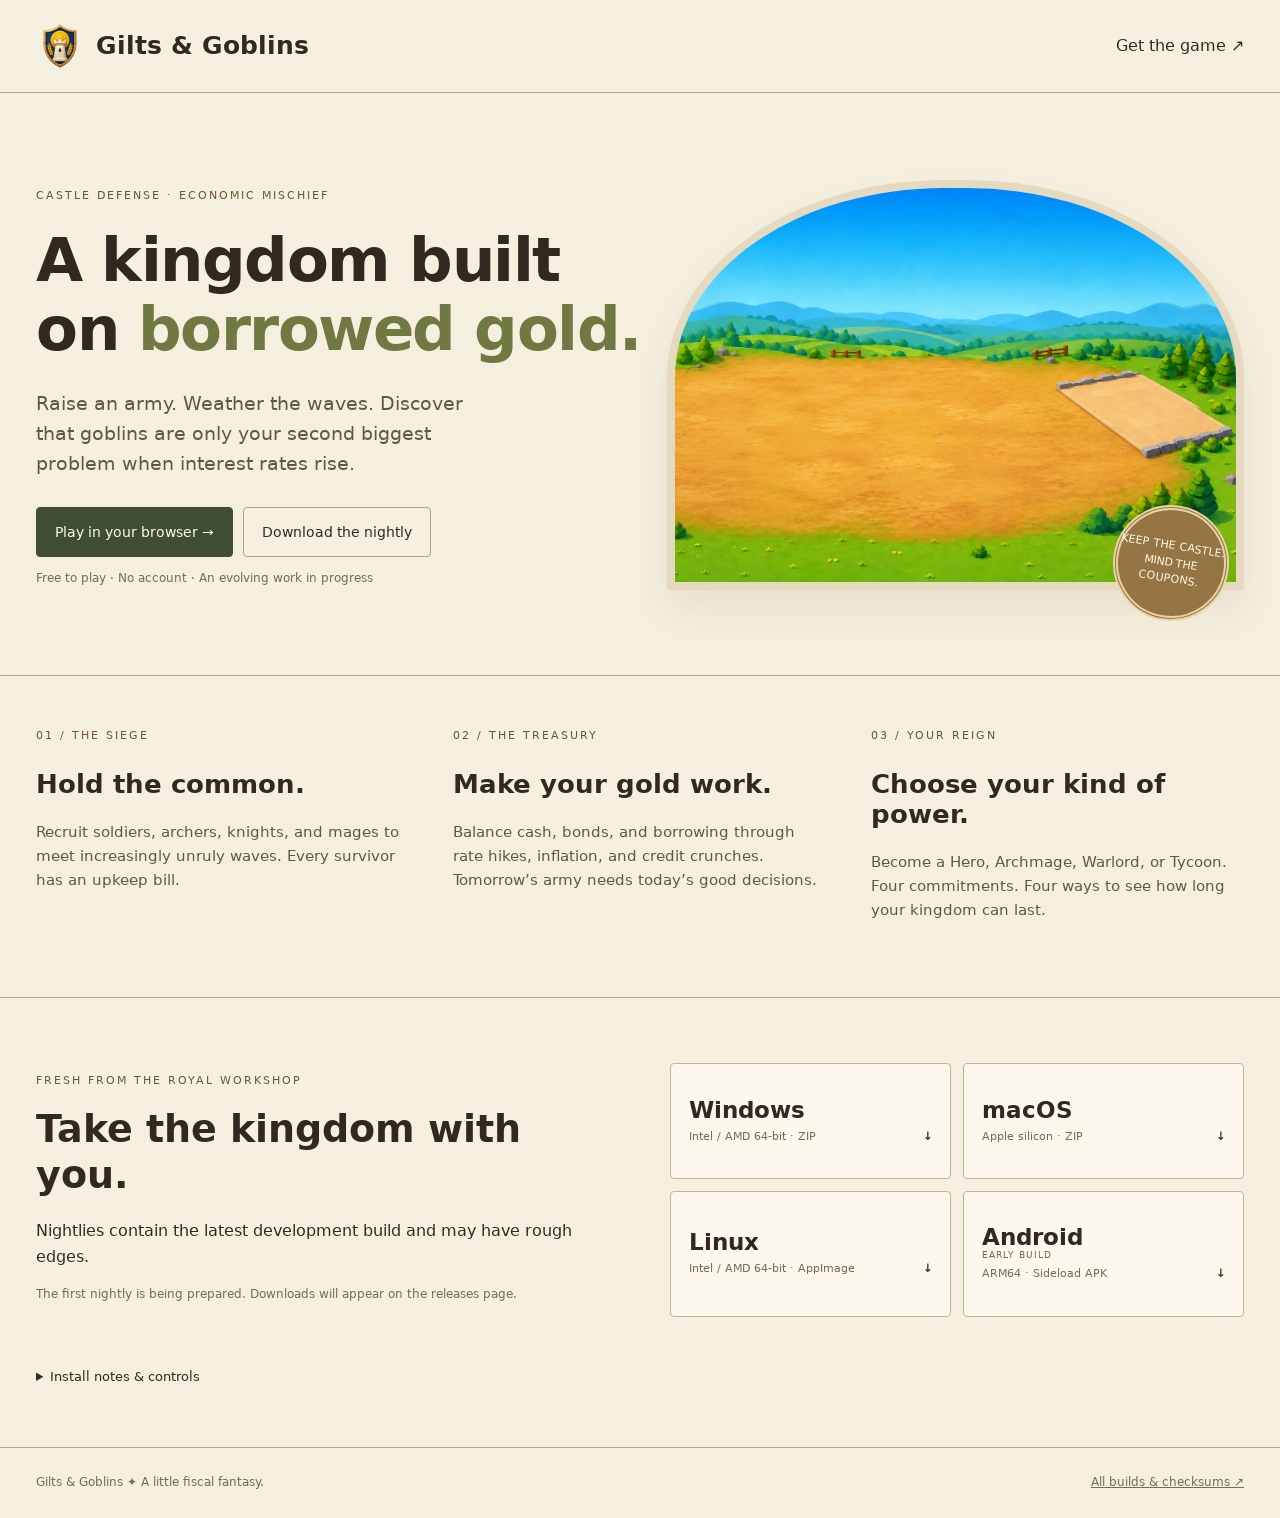
==== index.html @ 2c57d9c6 "feat(site): introduce Gilts and Goblins public downloads Give players a public home for the castle-d" ====
<!doctype html>
<html lang="en">
<head><meta charset="utf-8"><meta name="viewport" content="width=device-width,initial-scale=1"><meta name="description" content="A whimsical castle defense game with a very serious bond market. Play Gilts & Goblins."><title>Gilts &amp; Goblins — Defend your castle. Mind your interest rates.</title><link rel="icon" href="icon.png"><link rel="stylesheet" href="style.css"></head>
<body>
<header><a class="brand" href="./"><img src="icon.png" alt="" width="48" height="48">Gilts &amp; Goblins</a><a href="#downloads">Get the game <span aria-hidden="true">↗</span></a></header>
<main>
<section class="hero"><div class="hero-copy"><p class="eyebrow">CASTLE DEFENSE · ECONOMIC MISCHIEF</p><h1>A kingdom built<br>on <em>borrowed gold.</em></h1><p class="lede">Raise an army. Weather the waves. Discover that goblins are only your second biggest problem when interest rates rise.</p><div class="actions"><a class="button primary" href="play/" id="play-link">Play in your browser <span aria-hidden="true">→</span></a><a class="button quiet" href="#downloads">Download the nightly</a></div><p class="small">Free to play · No account · An evolving work in progress</p></div><div class="hero-art"><img src="castle.png" alt="A warm medieval village surrounding the grassy battlefield" width="1672" height="941"><span class="seal">KEEP THE CASTLE.<br>MIND THE COUPONS.</span></div></section>
<section class="pitch" aria-label="How the game works"><article><span class="number">01 / THE SIEGE</span><h2>Hold the common.</h2><p>Recruit soldiers, archers, knights, and mages to meet increasingly unruly waves. Every survivor has an upkeep bill.</p></article><article><span class="number">02 / THE TREASURY</span><h2>Make your gold work.</h2><p>Balance cash, bonds, and borrowing through rate hikes, inflation, and credit crunches. Tomorrow’s army needs today’s good decisions.</p></article><article><span class="number">03 / YOUR REIGN</span><h2>Choose your kind of power.</h2><p>Become a Hero, Archmage, Warlord, or Tycoon. Four commitments. Four ways to see how long your kingdom can last.</p></article></section>
<section class="downloads" id="downloads"><div><p class="eyebrow">FRESH FROM THE ROYAL WORKSHOP</p><h2>Take the kingdom with you.</h2><p>Nightlies contain the latest development build and may have rough edges.</p><p id="build-status" class="small">Checking the latest build…</p></div><div class="download-grid">
<a class="download" data-asset="gilts-goblins-windows-x86_64.zip" href="https://github.com/kszlim/gilts-and-goblins/releases/latest"><strong>Windows</strong><span>Intel / AMD 64-bit · ZIP <b aria-hidden="true">↓</b></span></a>
<a class="download" data-asset="gilts-goblins-macos-arm64.zip" href="https://github.com/kszlim/gilts-and-goblins/releases/latest"><strong>macOS</strong><span>Apple silicon · ZIP <b aria-hidden="true">↓</b></span></a>
<a class="download" data-asset="gilts-goblins-linux-x86_64.AppImage" href="https://github.com/kszlim/gilts-and-goblins/releases/latest"><strong>Linux</strong><span>Intel / AMD 64-bit · AppImage <b aria-hidden="true">↓</b></span></a>
<a class="download" data-asset="gilts-goblins-android-arm64.apk" href="https://github.com/kszlim/gilts-and-goblins/releases/latest"><strong>Android <small>EARLY BUILD</small></strong><span>ARM64 · Sideload APK <b aria-hidden="true">↓</b></span></a>
</div></section>
<details><summary>Install notes &amp; controls</summary><p>Windows: extract the ZIP and run gilts-goblins.exe. macOS: extract the ZIP and open Gilts &amp; Goblins.app; this preview is ad-hoc signed and has not been Apple notarized. Linux: make the AppImage executable, then launch it (Ubuntu 22.04 or newer recommended). Android: install the APK and play in landscape; this early build may need further device-specific polish.</p><p>Use the mouse or touch to interact. Space starts a wave from the shop; Esc pauses. Browser saves stay in this browser’s local storage and are removed if you clear site data. The browser version works best on a desktop with hardware acceleration.</p></details>
</main><footer><span>Gilts &amp; Goblins <span aria-hidden="true">✦</span> A little fiscal fantasy.</span><a href="https://github.com/kszlim/gilts-and-goblins/releases">All builds &amp; checksums ↗</a></footer>
<script src="site.js" defer></script></body></html>
---- style.css ----
@font-face{font-family:Kingdom;src:url('heading.ttf')}@font-face{font-family:Ledger;src:url('body.ttf')}*{box-sizing:border-box}html{scroll-behavior:smooth}body{margin:0;background:#f5efdF;color:#31291f;font-family:Ledger,Georgia,serif;line-height:1.6}a{color:inherit}header,main,footer{max-width:1280px;margin:auto}header{display:flex;align-items:center;justify-content:space-between;padding:22px 36px;border-bottom:1px solid #b8a787}header>a{text-decoration:none}.brand{display:flex;gap:12px;align-items:center;font-family:Kingdom,Georgia,serif;font-size:25px}.brand img{object-fit:contain}.hero{display:grid;grid-template-columns:1.05fr 1fr;align-items:center;gap:25px;padding:85px 36px 75px}.eyebrow,.number{font:11px Ledger,sans-serif;letter-spacing:2px;color:#6c5535}.hero h1{font:clamp(42px,4.8vw,68px)/1.12 Kingdom,Georgia,serif;letter-spacing:-1.5px;margin:24px 0}.hero h1 em{font-style:normal;color:#717943}.lede{font-size:19px;max-width:440px;color:#625744}.actions{display:flex;gap:10px;flex-wrap:wrap;margin-top:28px}.button{padding:13px 18px;border-radius:4px;text-decoration:none;font-size:14px}.primary{background:#3f4c36;color:#fffaeb;border:1px solid #3f4c36}.quiet{border:1px solid #b0a17f}.small{font-size:12px;color:#766b57}.hero-art{position:relative}.hero-art img{width:100%;height:410px;object-fit:cover;object-position:center;border:8px solid #e5d9bf;border-radius:48% 48% 3px 3px;box-shadow:0 20px 40px #4d351315}.seal{position:absolute;bottom:-23px;right:15px;background:#967545;color:#fff9e7;border:5px double #e7d3a5;border-radius:50%;width:116px;height:116px;display:grid;place-content:center;text-align:center;font-size:11px;line-height:1.5;transform:rotate(9deg)}.pitch{display:grid;grid-template-columns:repeat(3,1fr);gap:44px;padding:45px 36px 60px;border-top:1px solid #b8a787;border-bottom:1px solid #b8a787}.pitch h2{font:26px Kingdom,Georgia,serif}.pitch p{font-size:15px;color:#625744}.downloads{display:grid;grid-template-columns:1fr 1fr;gap:60px;padding:65px 36px 35px}.downloads h2{font:38px/1.2 Kingdom,Georgia,serif;margin:20px 0}.download-grid{display:grid;grid-template-columns:1fr 1fr;gap:12px}.download{border:1px solid #c3b497;text-decoration:none;padding:20px 18px;display:flex;flex-direction:column;justify-content:center;background:#fbf7ed;border-radius:4px}.download:hover,.button:hover{box-shadow:0 4px 12px #4938111a;transform:translateY(-1px)}.download strong{font:23px Kingdom,Georgia,serif}.download span{font-size:11px;color:#766b57;margin-top:5px}.download b{float:right;color:#423524}.download small{display:block;font:9px Ledger,sans-serif;letter-spacing:1px;color:#836741}details{margin:15px 36px 60px;font-size:13px;max-width:900px}summary{cursor:pointer}footer{border-top:1px solid #b8a787;padding:25px 36px;display:flex;justify-content:space-between;font-size:12px;color:#766b57}a:focus-visible,summary:focus-visible{outline:3px solid #8d6223;outline-offset:4px}@media(max-width:800px){header{padding:16px 20px}.brand{font-size:20px}.hero{grid-template-columns:1fr;padding:45px 20px;gap:30px}.hero-art img{height:320px}.hero-art{max-width:550px}.pitch{grid-template-columns:1fr;gap:10px;padding:35px 20px}.downloads{grid-template-columns:1fr;gap:20px;padding:40px 20px 20px}details{margin:20px}footer{padding:20px;gap:20px;flex-wrap:wrap}.hero h1{font-size:48px}.hero-copy{max-width:650px}}@media(prefers-reduced-motion:reduce){html{scroll-behavior:auto}.download:hover,.button:hover{transform:none}}
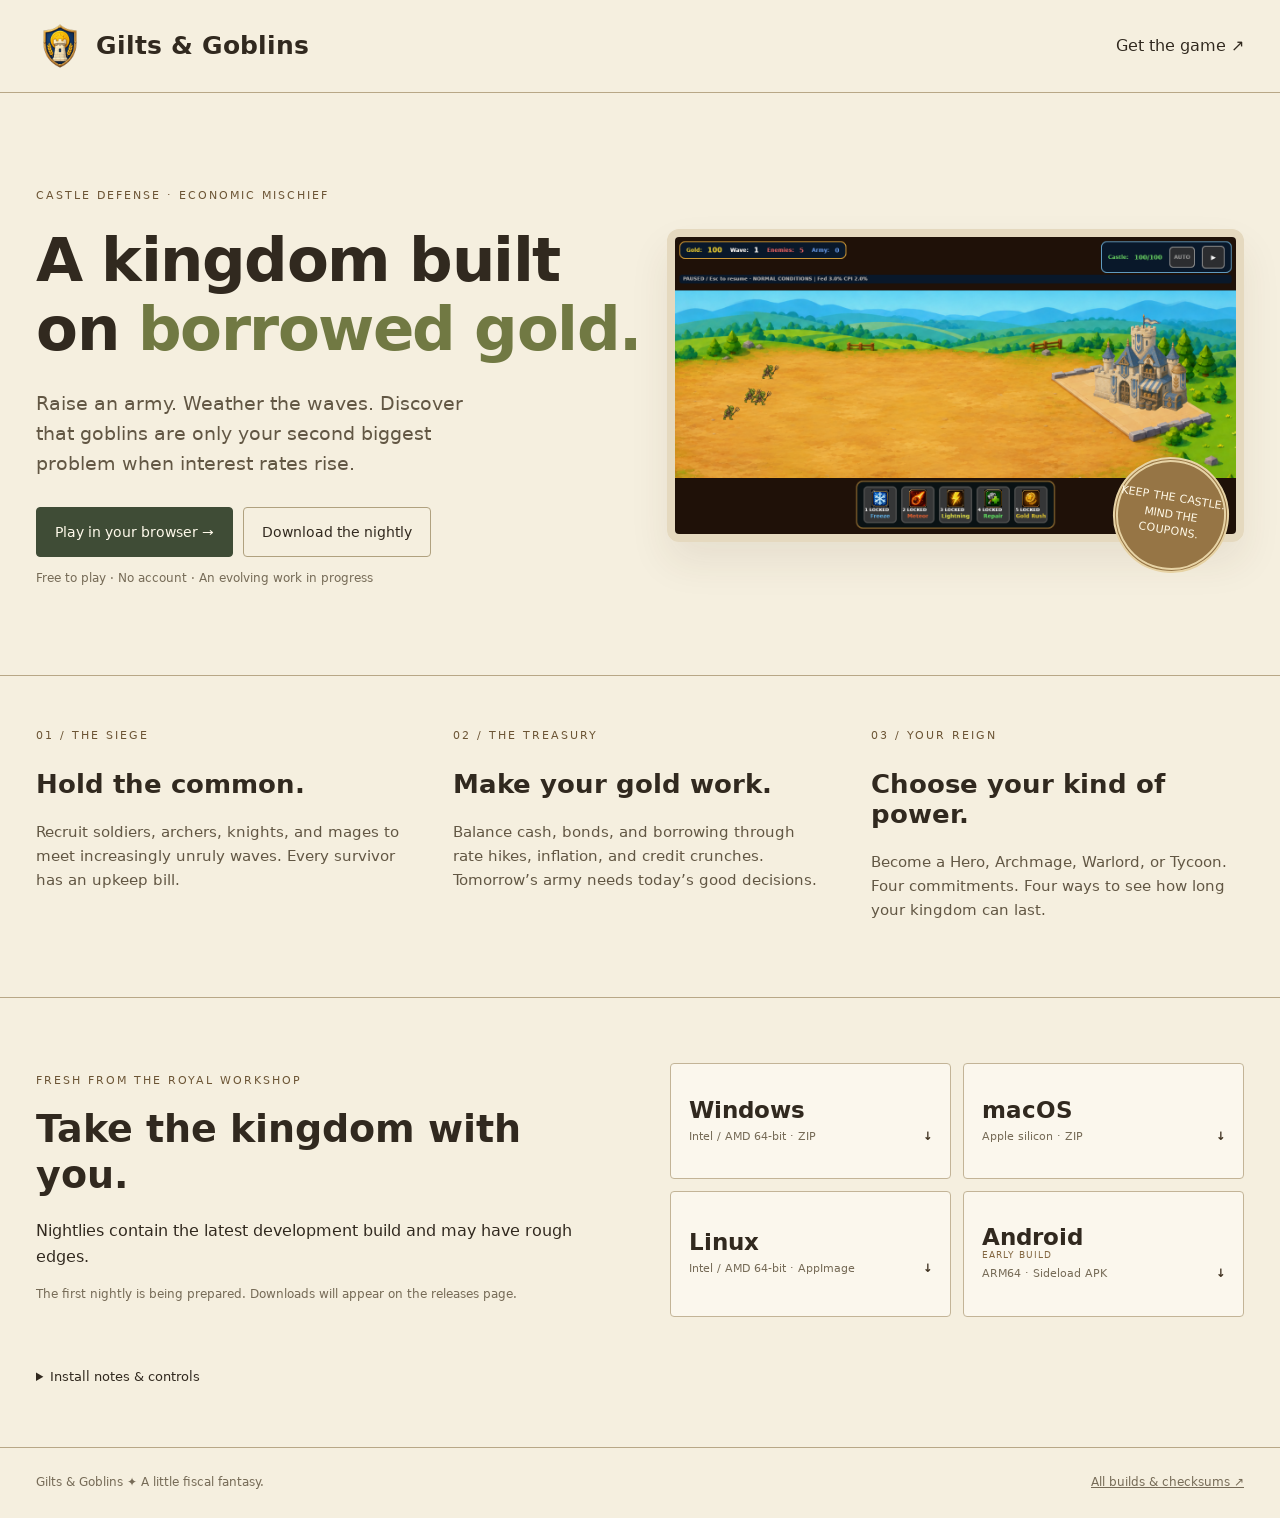
==== commit 95e33644: "fix(site): preview actual browser gameplay Show the castle and goblins in a real gameplay capture an" ====
--- a/index.html
+++ b/index.html
@@ -4,7 +4,7 @@
 <body>
 <header><a class="brand" href="./"><img src="icon.png" alt="" width="48" height="48">Gilts &amp; Goblins</a><a href="#downloads">Get the game <span aria-hidden="true">↗</span></a></header>
 <main>
-<section class="hero"><div class="hero-copy"><p class="eyebrow">CASTLE DEFENSE · ECONOMIC MISCHIEF</p><h1>A kingdom built<br>on <em>borrowed gold.</em></h1><p class="lede">Raise an army. Weather the waves. Discover that goblins are only your second biggest problem when interest rates rise.</p><div class="actions"><a class="button primary" href="play/" id="play-link">Play in your browser <span aria-hidden="true">→</span></a><a class="button quiet" href="#downloads">Download the nightly</a></div><p class="small">Free to play · No account · An evolving work in progress</p></div><div class="hero-art"><img src="castle.png" alt="A warm medieval village surrounding the grassy battlefield" width="1672" height="941"><span class="seal">KEEP THE CASTLE.<br>MIND THE COUPONS.</span></div></section>
+<section class="hero"><div class="hero-copy"><p class="eyebrow">CASTLE DEFENSE · ECONOMIC MISCHIEF</p><h1>A kingdom built<br>on <em>borrowed gold.</em></h1><p class="lede">Raise an army. Weather the waves. Discover that goblins are only your second biggest problem when interest rates rise.</p><div class="actions"><a class="button primary" href="play/" id="play-link">Play in your browser <span aria-hidden="true">→</span></a><a class="button quiet" href="#downloads">Download the nightly</a></div><p class="small">Free to play · No account · An evolving work in progress</p></div><div class="hero-art"><img src="castle.png" alt="The browser game: goblins advance toward the castle in a live wave" width="1280" height="678"><span class="seal">KEEP THE CASTLE.<br>MIND THE COUPONS.</span></div></section>
 <section class="pitch" aria-label="How the game works"><article><span class="number">01 / THE SIEGE</span><h2>Hold the common.</h2><p>Recruit soldiers, archers, knights, and mages to meet increasingly unruly waves. Every survivor has an upkeep bill.</p></article><article><span class="number">02 / THE TREASURY</span><h2>Make your gold work.</h2><p>Balance cash, bonds, and borrowing through rate hikes, inflation, and credit crunches. Tomorrow’s army needs today’s good decisions.</p></article><article><span class="number">03 / YOUR REIGN</span><h2>Choose your kind of power.</h2><p>Become a Hero, Archmage, Warlord, or Tycoon. Four commitments. Four ways to see how long your kingdom can last.</p></article></section>
 <section class="downloads" id="downloads"><div><p class="eyebrow">FRESH FROM THE ROYAL WORKSHOP</p><h2>Take the kingdom with you.</h2><p>Nightlies contain the latest development build and may have rough edges.</p><p id="build-status" class="small">Checking the latest build…</p></div><div class="download-grid">
 <a class="download" data-asset="gilts-goblins-windows-x86_64.zip" href="https://github.com/kszlim/gilts-and-goblins/releases/latest"><strong>Windows</strong><span>Intel / AMD 64-bit · ZIP <b aria-hidden="true">↓</b></span></a>
@@ -12,6 +12,6 @@
 <a class="download" data-asset="gilts-goblins-linux-x86_64.AppImage" href="https://github.com/kszlim/gilts-and-goblins/releases/latest"><strong>Linux</strong><span>Intel / AMD 64-bit · AppImage <b aria-hidden="true">↓</b></span></a>
 <a class="download" data-asset="gilts-goblins-android-arm64.apk" href="https://github.com/kszlim/gilts-and-goblins/releases/latest"><strong>Android <small>EARLY BUILD</small></strong><span>ARM64 · Sideload APK <b aria-hidden="true">↓</b></span></a>
 </div></section>
-<details><summary>Install notes &amp; controls</summary><p>Windows: extract the ZIP and run gilts-goblins.exe. macOS: extract the ZIP and open Gilts &amp; Goblins.app; this preview is ad-hoc signed and has not been Apple notarized. Linux: make the AppImage executable, then launch it (Ubuntu 22.04 or newer recommended). Android: install the APK and play in landscape; this early build may need further device-specific polish.</p><p>Use the mouse or touch to interact. Space starts a wave from the shop; Esc pauses. Browser saves stay in this browser’s local storage and are removed if you clear site data. The browser version works best on a desktop with hardware acceleration.</p></details>
+<details><summary>Install notes &amp; controls</summary><p>Windows: extract the ZIP and run gilts-goblins.exe. macOS: extract the ZIP and open Gilts &amp; Goblins.app; this preview is ad-hoc signed and has not been Apple notarized. Linux: make the AppImage executable, then launch it (Ubuntu 22.04 or newer recommended). Android: install the APK and play in landscape; this early build may need further device-specific polish.</p><p>Use the mouse or touch to interact. Space starts a wave from the shop; Esc pauses. Browser saves stay in this browser’s local storage and are removed if you clear site data. The browser preview is currently silent and works best on a desktop with hardware acceleration.</p></details>
 </main><footer><span>Gilts &amp; Goblins <span aria-hidden="true">✦</span> A little fiscal fantasy.</span><a href="https://github.com/kszlim/gilts-and-goblins/releases">All builds &amp; checksums ↗</a></footer>
 <script src="site.js" defer></script></body></html>
--- a/style.css
+++ b/style.css
@@ -1 +1,3 @@
-@font-face{font-family:Kingdom;src:url('heading.ttf')}@font-face{font-family:Ledger;src:url('body.ttf')}*{box-sizing:border-box}html{scroll-behavior:smooth}body{margin:0;background:#f5efdF;color:#31291f;font-family:Ledger,Georgia,serif;line-height:1.6}a{color:inherit}header,main,footer{max-width:1280px;margin:auto}header{display:flex;align-items:center;justify-content:space-between;padding:22px 36px;border-bottom:1px solid #b8a787}header>a{text-decoration:none}.brand{display:flex;gap:12px;align-items:center;font-family:Kingdom,Georgia,serif;font-size:25px}.brand img{object-fit:contain}.hero{display:grid;grid-template-columns:1.05fr 1fr;align-items:center;gap:25px;padding:85px 36px 75px}.eyebrow,.number{font:11px Ledger,sans-serif;letter-spacing:2px;color:#6c5535}.hero h1{font:clamp(42px,4.8vw,68px)/1.12 Kingdom,Georgia,serif;letter-spacing:-1.5px;margin:24px 0}.hero h1 em{font-style:normal;color:#717943}.lede{font-size:19px;max-width:440px;color:#625744}.actions{display:flex;gap:10px;flex-wrap:wrap;margin-top:28px}.button{padding:13px 18px;border-radius:4px;text-decoration:none;font-size:14px}.primary{background:#3f4c36;color:#fffaeb;border:1px solid #3f4c36}.quiet{border:1px solid #b0a17f}.small{font-size:12px;color:#766b57}.hero-art{position:relative}.hero-art img{width:100%;height:410px;object-fit:cover;object-position:center;border:8px solid #e5d9bf;border-radius:48% 48% 3px 3px;box-shadow:0 20px 40px #4d351315}.seal{position:absolute;bottom:-23px;right:15px;background:#967545;color:#fff9e7;border:5px double #e7d3a5;border-radius:50%;width:116px;height:116px;display:grid;place-content:center;text-align:center;font-size:11px;line-height:1.5;transform:rotate(9deg)}.pitch{display:grid;grid-template-columns:repeat(3,1fr);gap:44px;padding:45px 36px 60px;border-top:1px solid #b8a787;border-bottom:1px solid #b8a787}.pitch h2{font:26px Kingdom,Georgia,serif}.pitch p{font-size:15px;color:#625744}.downloads{display:grid;grid-template-columns:1fr 1fr;gap:60px;padding:65px 36px 35px}.downloads h2{font:38px/1.2 Kingdom,Georgia,serif;margin:20px 0}.download-grid{display:grid;grid-template-columns:1fr 1fr;gap:12px}.download{border:1px solid #c3b497;text-decoration:none;padding:20px 18px;display:flex;flex-direction:column;justify-content:center;background:#fbf7ed;border-radius:4px}.download:hover,.button:hover{box-shadow:0 4px 12px #4938111a;transform:translateY(-1px)}.download strong{font:23px Kingdom,Georgia,serif}.download span{font-size:11px;color:#766b57;margin-top:5px}.download b{float:right;color:#423524}.download small{display:block;font:9px Ledger,sans-serif;letter-spacing:1px;color:#836741}details{margin:15px 36px 60px;font-size:13px;max-width:900px}summary{cursor:pointer}footer{border-top:1px solid #b8a787;padding:25px 36px;display:flex;justify-content:space-between;font-size:12px;color:#766b57}a:focus-visible,summary:focus-visible{outline:3px solid #8d6223;outline-offset:4px}@media(max-width:800px){header{padding:16px 20px}.brand{font-size:20px}.hero{grid-template-columns:1fr;padding:45px 20px;gap:30px}.hero-art img{height:320px}.hero-art{max-width:550px}.pitch{grid-template-columns:1fr;gap:10px;padding:35px 20px}.downloads{grid-template-columns:1fr;gap:20px;padding:40px 20px 20px}details{margin:20px}footer{padding:20px;gap:20px;flex-wrap:wrap}.hero h1{font-size:48px}.hero-copy{max-width:650px}}@media(prefers-reduced-motion:reduce){html{scroll-behavior:auto}.download:hover,.button:hover{transform:none}}
+@font-face{font-family:Kingdom;src:url('heading.ttf')}@font-face{font-family:Ledger;src:url('body.ttf')}*{box-sizing:border-box}html{scroll-behavior:smooth}body{margin:0;background:#f5efdF;color:#31291f;font-family:Ledger,Georgia,serif;line-height:1.6}a{color:inherit}header,main,footer{max-width:1280px;margin:auto}header{display:flex;align-items:center;justify-content:space-between;padding:22px 36px;border-bottom:1px solid #b8a787}header>a{text-decoration:none}.brand{display:flex;gap:12px;align-items:center;font-family:Kingdom,Georgia,serif;font-size:25px}.brand img{object-fit:contain}.hero{display:grid;grid-template-columns:1.05fr 1fr;align-items:center;gap:25px;padding:85px 36px 75px}.eyebrow,.number{font:11px Ledger,sans-serif;letter-spacing:2px;color:#6c5535}.hero h1{font:clamp(42px,4.8vw,68px)/1.12 Kingdom,Georgia,serif;letter-spacing:-1.5px;margin:24px 0}.hero h1 em{font-style:normal;color:#717943}.lede{font-size:19px;max-width:440px;color:#625744}.actions{display:flex;gap:10px;flex-wrap:wrap;margin-top:28px}.button{padding:13px 18px;border-radius:4px;text-decoration:none;font-size:14px}.primary{background:#3f4c36;color:#fffaeb;border:1px solid #3f4c36}.quiet{border:1px solid #b0a17f}.small{font-size:12px;color:#766b57}.hero-art{position:relative}.hero-art img{width:100%;height:auto;object-fit:contain;object-position:center;border:8px solid #e5d9bf;border-radius:12px;box-shadow:0 20px 40px #4d351315}.seal{position:absolute;bottom:-23px;right:15px;background:#967545;color:#fff9e7;border:5px double #e7d3a5;border-radius:50%;width:116px;height:116px;display:grid;place-content:center;text-align:center;font-size:11px;line-height:1.5;transform:rotate(9deg)}.pitch{display:grid;grid-template-columns:repeat(3,1fr);gap:44px;padding:45px 36px 60px;border-top:1px solid #b8a787;border-bottom:1px solid #b8a787}.pitch h2{font:26px Kingdom,Georgia,serif}.pitch p{font-size:15px;color:#625744}.downloads{display:grid;grid-template-columns:1fr 1fr;gap:60px;padding:65px 36px 35px}.downloads h2{font:38px/1.2 Kingdom,Georgia,serif;margin:20px 0}.download-grid{display:grid;grid-template-columns:1fr 1fr;gap:12px}.download{border:1px solid #c3b497;text-decoration:none;padding:20px 18px;display:flex;flex-direction:column;justify-content:center;background:#fbf7ed;border-radius:4px}.download:hover,.button:hover{box-shadow:0 4px 12px #4938111a;transform:translateY(-1px)}.download strong{font:23px Kingdom,Georgia,serif}.download span{font-size:11px;color:#766b57;margin-top:5px}.download b{float:right;color:#423524}.download small{display:block;font:9px Ledger,sans-serif;letter-spacing:1px;color:#836741}details{margin:15px 36px 60px;font-size:13px;max-width:900px}summary{cursor:pointer}footer{border-top:1px solid #b8a787;padding:25px 36px;display:flex;justify-content:space-between;font-size:12px;color:#766b57}a:focus-visible,summary:focus-visible{outline:3px solid #8d6223;outline-offset:4px}@media(max-width:800px){header{padding:16px 20px}.brand{font-size:20px}.hero{grid-template-columns:1fr;padding:45px 20px;gap:30px}.hero-art img{height:auto}.hero-art{max-width:550px}.pitch{grid-template-columns:1fr;gap:10px;padding:35px 20px}.downloads{grid-template-columns:1fr;gap:20px;padding:40px 20px 20px}details{margin:20px}footer{padding:20px;gap:20px;flex-wrap:wrap}.hero h1{font-size:48px}.hero-copy{max-width:650px}}@media(prefers-reduced-motion:reduce){html{scroll-behavior:auto}.download:hover,.button:hover{transform:none}}
+
+header>a:last-child{white-space:nowrap}.brand{min-width:0}
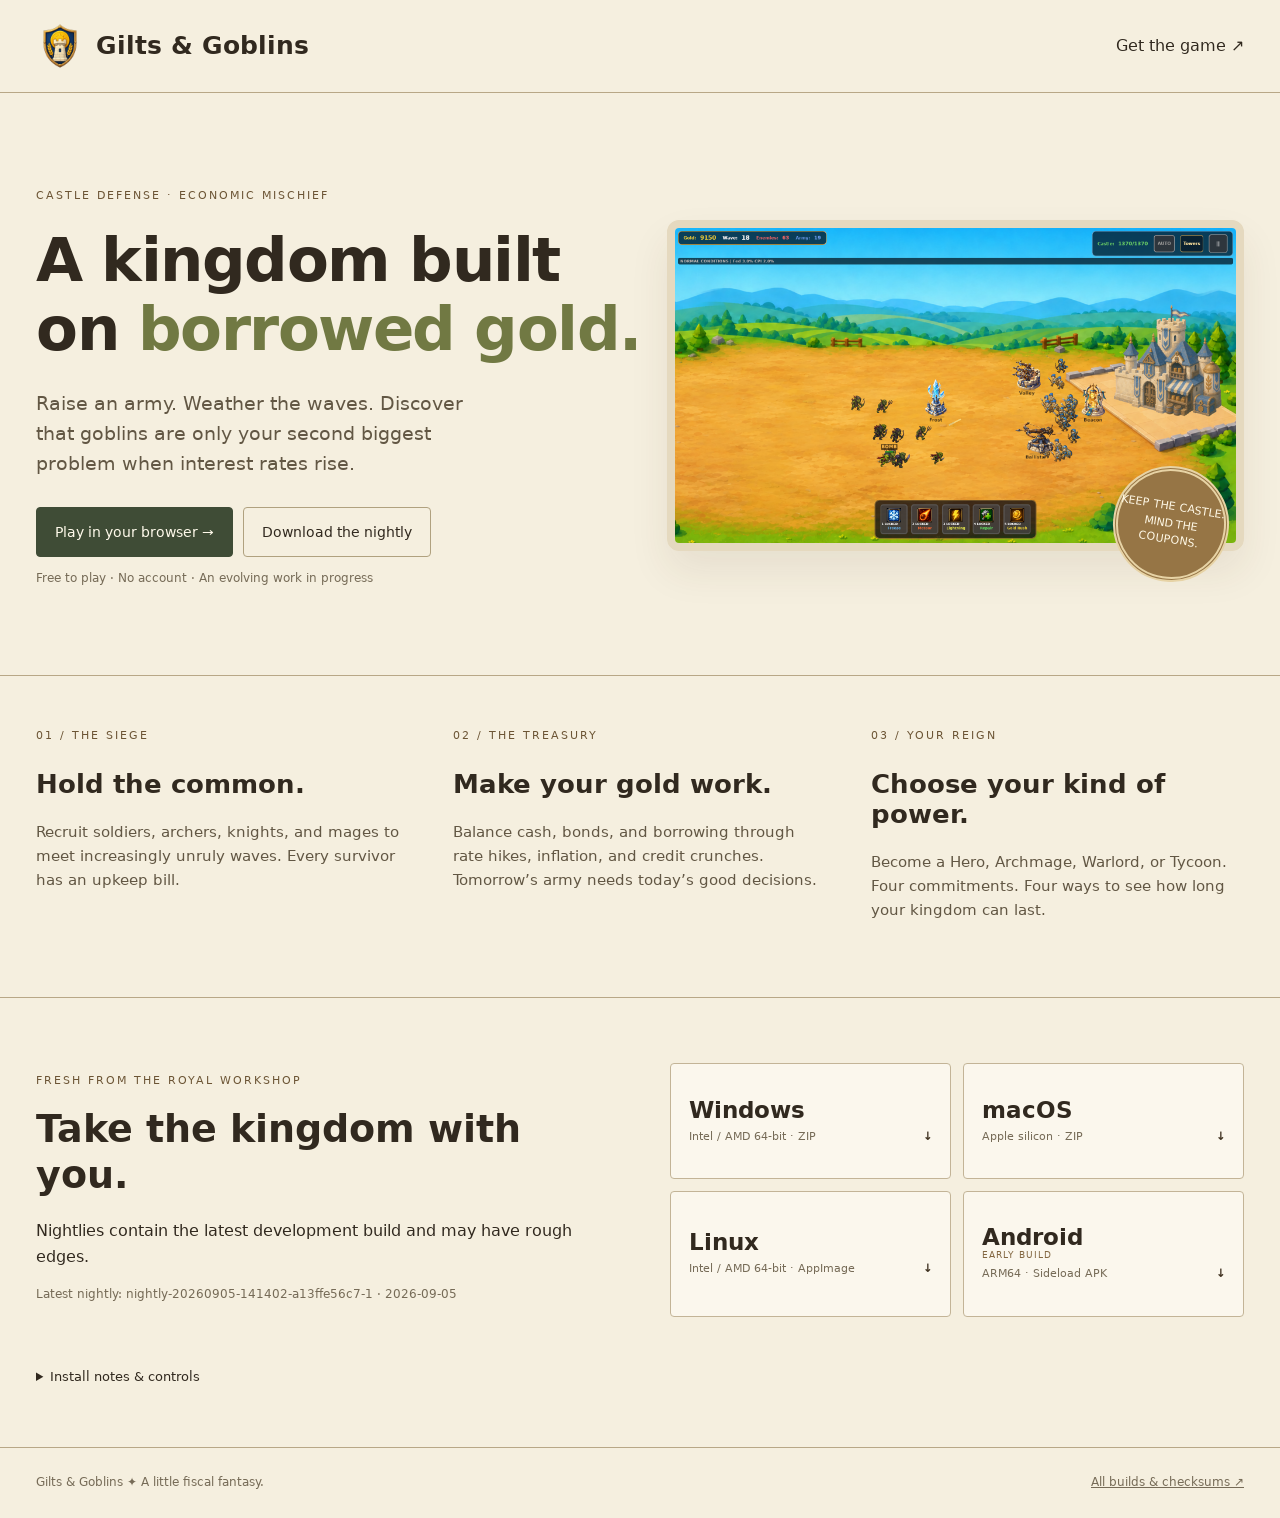
==== commit 3e287996: "fix(site): deploy web-preview-20260906-054505-4ea1e338d3" ====
--- a/index.html
+++ b/index.html
@@ -4,7 +4,7 @@
 <body>
 <header><a class="brand" href="./"><img src="icon.png" alt="" width="48" height="48">Gilts &amp; Goblins</a><a href="#downloads">Get the game <span aria-hidden="true">↗</span></a></header>
 <main>
-<section class="hero"><div class="hero-copy"><p class="eyebrow">CASTLE DEFENSE · ECONOMIC MISCHIEF</p><h1>A kingdom built<br>on <em>borrowed gold.</em></h1><p class="lede">Raise an army. Weather the waves. Discover that goblins are only your second biggest problem when interest rates rise.</p><div class="actions"><a class="button primary" href="play/" id="play-link">Play in your browser <span aria-hidden="true">→</span></a><a class="button quiet" href="#downloads">Download the nightly</a></div><p class="small">Free to play · No account · An evolving work in progress</p></div><div class="hero-art"><img src="castle.png" alt="The browser game: goblins advance toward the castle in a live wave" width="1280" height="678"><span class="seal">KEEP THE CASTLE.<br>MIND THE COUPONS.</span></div></section>
+<section class="hero"><div class="hero-copy"><p class="eyebrow">CASTLE DEFENSE · ECONOMIC MISCHIEF</p><h1>A kingdom built<br>on <em>borrowed gold.</em></h1><p class="lede">Raise an army. Weather the waves. Discover that goblins are only your second biggest problem when interest rates rise.</p><div class="actions"><a class="button primary" href="play/" id="play-link">Play in your browser <span aria-hidden="true">→</span></a><a class="button quiet" href="#downloads">Download the nightly</a></div><p class="small">Free to play · No account · An evolving work in progress</p></div><div class="hero-art"><img src="castle.png" alt="Gilts and Goblins gameplay: four tower types and an army defend the castle" width="1920" height="1080"><span class="seal">KEEP THE CASTLE.<br>MIND THE COUPONS.</span></div></section>
 <section class="pitch" aria-label="How the game works"><article><span class="number">01 / THE SIEGE</span><h2>Hold the common.</h2><p>Recruit soldiers, archers, knights, and mages to meet increasingly unruly waves. Every survivor has an upkeep bill.</p></article><article><span class="number">02 / THE TREASURY</span><h2>Make your gold work.</h2><p>Balance cash, bonds, and borrowing through rate hikes, inflation, and credit crunches. Tomorrow’s army needs today’s good decisions.</p></article><article><span class="number">03 / YOUR REIGN</span><h2>Choose your kind of power.</h2><p>Become a Hero, Archmage, Warlord, or Tycoon. Four commitments. Four ways to see how long your kingdom can last.</p></article></section>
 <section class="downloads" id="downloads"><div><p class="eyebrow">FRESH FROM THE ROYAL WORKSHOP</p><h2>Take the kingdom with you.</h2><p>Nightlies contain the latest development build and may have rough edges.</p><p id="build-status" class="small">Checking the latest build…</p></div><div class="download-grid">
 <a class="download" data-asset="gilts-goblins-windows-x86_64.zip" href="https://github.com/kszlim/gilts-and-goblins/releases/latest"><strong>Windows</strong><span>Intel / AMD 64-bit · ZIP <b aria-hidden="true">↓</b></span></a>
